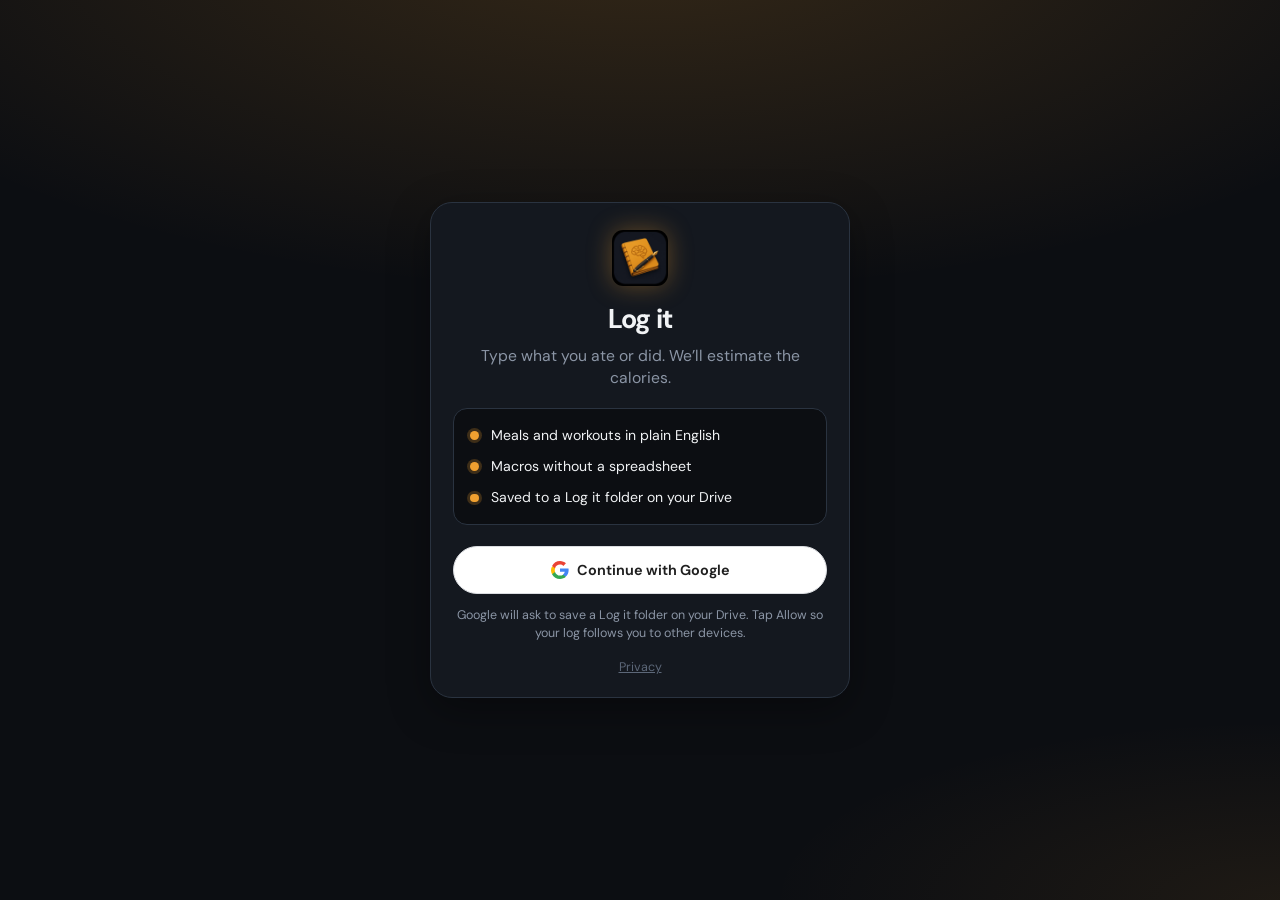
==== index.html @ 0e5e3100 "Let meal and activity edits move an entry to another day. Forgotten logs can be dated in the edit sh" ====
<!DOCTYPE html>
<html lang="en" data-theme="ember">
  <head>
    <meta charset="UTF-8" />
    <meta name="viewport" content="width=device-width, initial-scale=1, viewport-fit=cover" />
    <meta name="theme-color" content="#0c0e12" />
    <meta name="color-scheme" content="dark" />
    <meta http-equiv="Cache-Control" content="no-cache, no-store, must-revalidate" />
    <meta http-equiv="Pragma" content="no-cache" />
    <title>Log it</title>
    <link rel="icon" type="image/png" sizes="32x32" href="favicon.png?v=20260909-energy" />
    <link rel="icon" type="image/png" sizes="192x192" href="icons/log-it-icon.png?v=20260909-energy" />
    <link rel="shortcut icon" href="favicon.png?v=20260909-energy" />
    <link rel="apple-touch-icon" href="apple-touch-icon.png?v=20260909-energy" />
    <link rel="manifest" href="site.webmanifest" />
    <link rel="preconnect" href="https://fonts.googleapis.com" />
    <link rel="preconnect" href="https://fonts.gstatic.com" crossorigin />
    <link
      href="https://fonts.googleapis.com/css2?family=DM+Sans:ital,opsz,wght@0,9..40,400;0,9..40,500;0,9..40,600;0,9..40,700;1,9..40,400&family=JetBrains+Mono:wght@500;600&display=swap"
      rel="stylesheet"
    />
    <link rel="stylesheet" href="css/styles.css?v=20260910-date" />
  </head>
  <body>
    <div id="auth-screen" class="auth-screen">
      <div class="auth-card">
        <div class="auth-hero">
          <img class="brand-mark auth-mark" src="icons/log-it-icon.png?v=20260909-energy" alt="" width="56" height="56" />
          <h1>Log it</h1>
          <p class="auth-lead">Type what you ate or did. We’ll estimate the calories.</p>
        </div>

        <ul class="auth-perks">
          <li>Meals and workouts in plain English</li>
          <li>Macros without a spreadsheet</li>
          <li>Saved to a Log it folder on your Drive</li>
        </ul>

        <p class="log-hint" id="auth-error" hidden></p>
        <button type="button" class="btn btn-google" id="google-signin-btn">
          <svg class="google-g" viewBox="0 0 24 24" width="18" height="18" aria-hidden="true">
            <path fill="#4285F4" d="M23.5 12.3c0-.8-.1-1.6-.2-2.3H12v4.4h6.4c-.3 1.5-1.1 2.7-2.4 3.5v2.9h3.9c2.3-2.1 3.6-5.2 3.6-8.5z"/>
            <path fill="#34A853" d="M12 24c3.2 0 5.9-1.1 7.9-2.9l-3.9-2.9c-1.1.7-2.4 1.2-4 1.2-3.1 0-5.7-2.1-6.6-4.9H1.4v3c2 4 6 6.5 10.6 6.5z"/>
            <path fill="#FBBC05" d="M5.4 14.5c-.2-.7-.4-1.4-.4-2.1s.1-1.5.4-2.1V7.3H1.4C.5 8.9 0 10.4 0 12.4s.5 3.5 1.4 5.1l4-3z"/>
            <path fill="#EA4335" d="M12 4.8c1.7 0 3.3.6 4.5 1.7l3.4-3.4C17.9 1.2 15.2 0 12 0 7.4 0 3.4 2.6 1.4 6.5l4 3c.9-2.8 3.5-4.7 6.6-4.7z"/>
          </svg>
          Continue with Google
        </button>
        <p class="auth-drive-note" id="google-auth-help">
          Google will ask to save a <strong>Log it</strong> folder on your Drive. Tap Allow so your log follows you to other devices.
        </p>
        <p class="auth-foot">
          <a href="privacy.html">Privacy</a>
        </p>
      </div>
    </div>

    <div id="app-shell" class="app" hidden>
      <header class="topbar">
        <div class="brand">
          <img class="brand-mark" src="icons/log-it-icon.png?v=20260909-energy" alt="" width="36" height="36" />
          <div>
            <h1>Log it</h1>
            <p class="tagline" id="user-tagline">Food · activity · weight</p>
          </div>
        </div>
        <div class="topbar-actions">
          <button type="button" class="icon-btn" id="settings-btn" aria-label="Settings" title="Settings" aria-pressed="false">
            <svg viewBox="0 0 24 24" width="18" height="18" fill="none" stroke="currentColor" stroke-width="1.75">
              <circle cx="12" cy="12" r="3" />
              <path d="M12 2v2M12 20v2M4.9 4.9l1.4 1.4M17.7 17.7l1.4 1.4M2 12h2M20 12h2M4.9 19.1l1.4-1.4M17.7 6.3l1.4-1.4" />
            </svg>
          </button>
          <button type="button" class="icon-btn" id="logout-btn" aria-label="Sign out" title="Sign out">
            <svg viewBox="0 0 24 24" width="18" height="18" fill="none" stroke="currentColor" stroke-width="1.75">
              <path d="M10 7V5a2 2 0 0 1 2-2h7v18h-7a2 2 0 0 1-2-2v-2" />
              <path d="M3 12h11M10 8l4 4-4 4" />
            </svg>
          </button>
        </div>
      </header>

      <nav class="mode-tabs" role="tablist" aria-label="Main menu">
        <button type="button" class="mode-tab active" role="tab" aria-selected="true" data-mode="nutrition">
          Nutrition
        </button>
        <button type="button" class="mode-tab" role="tab" aria-selected="false" data-mode="activity">
          Activity
        </button>
        <button type="button" class="mode-tab" role="tab" aria-selected="false" data-mode="weight">
          Weight
        </button>
      </nav>

      <section class="log-panel" id="log-panel">
        <div id="log-compose">
          <label class="log-label" id="log-label" for="log-input">Log food or activity</label>
          <div class="log-input-wrap">
            <textarea id="log-input" rows="3" placeholder='Amounts help — e.g. "Coffee with 1 tbsp half-and-half", "4 oz grass-fed ribeye", or "3 eggs scrambled in 1 tsp butter"'></textarea>
            <button type="button" class="mic-btn" id="mic-btn" aria-label="Speak to fill" aria-pressed="false" title="Speak">
              <svg class="mic-icon" viewBox="0 0 24 24" width="18" height="18" fill="none" stroke="currentColor" stroke-width="1.9" aria-hidden="true">
                <rect x="9" y="3" width="6" height="11" rx="3" />
                <path d="M6 11a6 6 0 0 0 12 0M12 17v3M9 20h6" />
              </svg>
            </button>
          </div>
          <div class="log-actions">
            <button type="button" class="btn btn-primary" id="log-btn">
              <span class="btn-text">Log It</span>
              <span class="btn-spinner" hidden aria-hidden="true"></span>
            </button>
          </div>
        </div>
        <div id="quick-actions" class="quick-actions" hidden></div>
        <p class="log-hint" id="log-hint" hidden></p>
      </section>

      <button type="button" class="log-jump" id="log-jump-btn" hidden>＋ Log It</button>

      <div id="daily-tracker" class="daily-tracker">
        <section class="streak-card" id="streak-card" aria-live="polite">
          <div class="streak-main">
            <div class="streak-count" id="streak-count">0</div>
            <div class="streak-copy">
              <div class="streak-label">Day streak</div>
              <div class="streak-sub" id="streak-sub">Log something to start a streak</div>
            </div>
          </div>
          <div class="streak-best" id="streak-best">Best 0</div>
        </section>

        <section class="energy-card" id="energy-card" aria-label="Calorie balance"></section>
      </div>

      <div id="toast" class="toast" hidden role="status" aria-live="polite"></div>

      <div id="mode-nutrition" class="mode-view">
        <nav class="view-tabs" role="tablist" aria-label="Nutrition views">
          <button type="button" class="tab active" role="tab" aria-selected="true" data-view="today">Today</button>
          <button type="button" class="tab" role="tab" aria-selected="false" data-view="week">Week</button>
          <button type="button" class="tab" role="tab" aria-selected="false" data-view="month">Month</button>
        </nav>

        <div id="view-today" class="view">
          <section class="macros" id="macros" aria-label="Daily macro progress"></section>

          <section class="meals-panel">
            <div class="meals-header">
              <h2>Today's Meals</h2>
            </div>
            <ul class="meal-list" id="meal-list"></ul>
            <div class="empty-state" id="empty-state">
              <strong>No meals yet</strong>
              <p>Try: “Coffee with 1 tbsp half-and-half, 4 oz grass-fed ribeye”</p>
            </div>
            <button type="button" class="text-danger" id="reset-day-btn">Clear today’s meals &amp; activities</button>
          </section>
        </div>

        <div id="view-week" class="view" hidden>
          <section class="trend-panel">
            <div class="meals-header">
              <h2>Weekly trend</h2>
              <span class="trend-chip-wrap">
                <span class="trend-chip" id="week-hit-rate" title="Hit = calorie target (±10%) + deficit (net below TDEE)">0/7 hit</span>
                <button type="button" class="info-i" data-glossary="hit" aria-label="What is a hit day?">i</button>
              </span>
            </div>
            <p class="trend-note">Net calories (food − burn) vs your calorie goal · last 7 days <button type="button" class="info-i" data-glossary="net" aria-label="What is net calories?">i</button></p>
            <div class="chart" id="week-chart" aria-label="Weekly calorie chart"></div>
            <div class="trend-stats" id="week-stats"></div>
            <div class="goal-legend">Green = target + deficit · Net = food − activity burn</div>
          </section>
          <section class="meals-panel day-log" id="week-day-log" aria-live="polite"></section>
        </div>

        <div id="view-month" class="view" hidden>
          <section class="trend-panel">
            <div class="meals-header">
              <h2>Monthly trend</h2>
              <span class="trend-chip-wrap">
                <span class="trend-chip" id="month-hit-rate" title="Hit = calorie target (±10%) + deficit (net below TDEE)">0/30 hit</span>
                <button type="button" class="info-i" data-glossary="hit" aria-label="What is a hit day?">i</button>
              </span>
            </div>
            <p class="trend-note">Net calories (food − burn) vs your calorie goal · last 30 days <button type="button" class="info-i" data-glossary="net" aria-label="What is net calories?">i</button></p>
            <div class="chart chart-dense" id="month-chart" aria-label="Monthly calorie chart"></div>
            <div class="trend-stats" id="month-stats"></div>
            <div class="goal-legend" id="goal-legend-month">
              Hit = calorie target (±10%) + deficit (net below TDEE)
            </div>
          </section>
          <section class="meals-panel day-log" id="month-day-log" aria-live="polite"></section>
        </div>
      </div>

      <div id="mode-activity" class="mode-view" hidden>
        <section class="meals-panel">
          <div class="meals-header">
            <h2>Today's Activities</h2>
          </div>
          <ul class="meal-list" id="activity-list"></ul>
          <div class="empty-state" id="activity-empty">
            <strong>No activities yet</strong>
            <p>Try: “45 min brisk walk” or “Upper body lift, 50 min”</p>
          </div>
        </section>
      </div>

      <div id="mode-weight" class="mode-view" hidden>
        <section class="log-panel" id="weight-panel">
          <label class="log-label" for="weight-input">Log today's weight</label>
          <div class="weight-row">
            <input
              type="number"
              id="weight-input"
              class="field-input weight-input"
              inputmode="decimal"
              step="0.1"
              min="50"
              max="500"
              placeholder="e.g. 178.4"
            />
            <select id="weight-unit" class="field-input weight-unit" aria-label="Weight unit">
              <option value="lb">lb</option>
              <option value="kg">kg</option>
            </select>
            <button type="button" class="btn btn-primary weight-log-btn" id="weight-btn">Log</button>
          </div>
          <p class="field-help weight-date-hint">
            Saved with date <strong id="weight-date-label"></strong>. Logging again today updates that entry.
          </p>
          <p class="log-hint" id="weight-hint" hidden></p>
        </section>

        <section class="log-panel" id="goal-weight-panel">
          <label class="log-label" for="goal-weight-input">Goal weight</label>
          <div class="weight-row">
            <input
              type="number"
              id="goal-weight-input"
              class="field-input weight-input"
              inputmode="decimal"
              step="0.1"
              min="50"
              max="500"
              placeholder="e.g. 165"
            />
            <select id="goal-weight-unit" class="field-input weight-unit" aria-label="Goal weight unit">
              <option value="lb">lb</option>
              <option value="kg">kg</option>
            </select>
            <button type="button" class="btn btn-primary weight-log-btn" id="goal-weight-btn">Save</button>
          </div>
          <p class="field-help weight-date-hint" id="goal-weight-status">Optional. Shows on the trendline.</p>
          <p class="log-hint" id="goal-weight-hint" hidden></p>
        </section>

        <section class="trend-panel">
          <div class="meals-header">
            <h2>Weight trend</h2>
            <span class="trend-chip" id="weight-delta">—</span>
          </div>
          <p class="trend-note">One reading per day · newest on the right</p>
          <div class="weight-chart-wrap" id="weight-chart" aria-label="Weight trendline"></div>
          <div class="trend-stats" id="weight-stats"></div>
        </section>

        <section class="meals-panel">
          <div class="meals-header">
            <h2>Weight log</h2>
          </div>
          <ul class="meal-list" id="weight-list"></ul>
          <div class="empty-state" id="weight-empty">
            <strong>No weights yet</strong>
            <p>Log today’s reading above to start your trendline.</p>
          </div>
        </section>
      </div>

      <div id="mode-settings" class="mode-view" hidden>
        <section class="theme-picker" aria-labelledby="theme-picker-label">
          <h2 class="settings-title" id="theme-picker-label">Theme</h2>
          <p class="field-help">
            Colors chosen to feel good to come back to. Buttons, outlines, and highlights follow your pick.
          </p>
          <div class="theme-swatches" id="theme-swatches" role="radiogroup" aria-label="Theme color">
            <button type="button" class="theme-swatch" data-theme-id="ember" role="radio" aria-checked="true">
              <span class="theme-swatch-dot" aria-hidden="true"></span>
              <span class="theme-swatch-name">Ember</span>
            </button>
            <button type="button" class="theme-swatch" data-theme-id="bloom" role="radio" aria-checked="false">
              <span class="theme-swatch-dot" aria-hidden="true"></span>
              <span class="theme-swatch-name">Bloom</span>
            </button>
            <button type="button" class="theme-swatch" data-theme-id="grove" role="radio" aria-checked="false">
              <span class="theme-swatch-dot" aria-hidden="true"></span>
              <span class="theme-swatch-name">Grove</span>
            </button>
            <button type="button" class="theme-swatch" data-theme-id="tide" role="radio" aria-checked="false">
              <span class="theme-swatch-dot" aria-hidden="true"></span>
              <span class="theme-swatch-name">Tide</span>
            </button>
            <button type="button" class="theme-swatch" data-theme-id="aura" role="radio" aria-checked="false">
              <span class="theme-swatch-dot" aria-hidden="true"></span>
              <span class="theme-swatch-name">Aura</span>
            </button>
          </div>
          <p class="theme-hint" id="theme-hint">Warm energy when you sit down to log.</p>
        </section>

        <nav class="settings-nav" role="tablist" aria-label="Settings sections">
          <button type="button" class="settings-nav-btn active" data-settings-section="goals" role="tab" aria-selected="true">
            Goals
          </button>
          <button type="button" class="settings-nav-btn" data-settings-section="quick" role="tab" aria-selected="false">
            Quick actions
          </button>
          <button type="button" class="settings-nav-btn" data-settings-section="account" role="tab" aria-selected="false">
            Account
          </button>
          <button type="button" class="settings-nav-btn" data-settings-section="glossary" role="tab" aria-selected="false">
            Glossary
          </button>
        </nav>

        <section class="settings-panel" data-settings-panel="goals">
          <div class="macro-calc" id="macro-calc">
            <h2 class="settings-title">Macro calculator</h2>
            <p class="field-help">
              Uses your weight, goal, height, and activity to set calorie, protein, fat, and carb targets. Fiber stays whatever you save below.
            </p>
            <div class="goals-grid">
              <label class="goal-field">
                <span>Current weight</span>
                <div class="weight-row">
                  <input type="number" id="macro-weight" class="field-input weight-input" inputmode="decimal" step="0.1" min="1" placeholder="e.g. 178.4" />
                  <select id="macro-weight-unit" class="field-input weight-unit" aria-label="Weight unit">
                    <option value="lb">lb</option>
                    <option value="kg">kg</option>
                  </select>
                </div>
              </label>
              <label class="goal-field">
                <span>Goal weight</span>
                <div class="weight-row">
                  <input type="number" id="macro-goal" class="field-input weight-input" inputmode="decimal" step="0.1" min="1" placeholder="e.g. 165" />
                  <select id="macro-goal-unit" class="field-input weight-unit" aria-label="Goal weight unit">
                    <option value="lb">lb</option>
                    <option value="kg">kg</option>
                  </select>
                </div>
              </label>
              <label class="goal-field">
                <span>Height</span>
                <div class="weight-row">
                  <input type="number" id="macro-height" class="field-input weight-input" inputmode="decimal" step="0.1" min="1" placeholder="e.g. 70" />
                  <select id="macro-height-unit" class="field-input weight-unit" aria-label="Height unit">
                    <option value="in">in</option>
                    <option value="cm">cm</option>
                  </select>
                </div>
              </label>
              <label class="goal-field">
                <span>Body fat % <button type="button" class="info-i" data-glossary="body-fat" aria-label="What is body fat %?">i</button></span>
                <input type="number" id="macro-bf" class="field-input" inputmode="decimal" step="0.1" min="0" max="75" placeholder="e.g. 18" />
              </label>
              <label class="goal-field">
                <span>Age</span>
                <input type="number" id="macro-age" class="field-input" min="1" max="120" step="1" placeholder="e.g. 42" />
              </label>
              <div class="goal-field">
                <span>Sex</span>
                <div class="sex-picks" id="macro-sex-picks" role="radiogroup" aria-label="Sex">
                  <button type="button" class="sex-pick" data-macro-sex="M" role="radio" aria-checked="false">M</button>
                  <button type="button" class="sex-pick" data-macro-sex="F" role="radio" aria-checked="false">F</button>
                </div>
              </div>
            </div>
            <p class="field-label">Activity level <button type="button" class="info-i" data-glossary="activity-level" aria-label="What is activity level?">i</button></p>
            <div class="choice-stack" id="macro-activity-picks" role="radiogroup" aria-label="Activity level"></div>
            <p class="field-label">Nutrition strategy <button type="button" class="info-i" data-glossary="strategy" aria-label="What is nutrition strategy?">i</button></p>
            <div class="choice-stack" id="macro-strategy-picks" role="radiogroup" aria-label="Nutrition strategy"></div>
            <p class="log-hint" id="macro-hint" hidden></p>
            <div id="macro-results" class="macro-results" hidden></div>
            <button type="button" class="btn btn-primary" id="macro-apply-btn" disabled>Use as daily goals</button>
          </div>

          <h2 class="settings-title">Daily goals</h2>
          <p class="field-help">Fiber stays yours when you apply the calculator. These numbers drive progress bars, remaining calories, and trends. Calories you burn stretch the bars past a goal line, keeping the same protein / fat / carb ratio. Maintenance is where the deficit ends — today’s workouts raise that line.</p>
          <div class="goals-grid">
            <label class="goal-field">
              <span>Calories (kcal) <button type="button" class="info-i" data-glossary="calories" aria-label="What are calories?">i</button></span>
              <input type="number" id="goal-calories" class="field-input" min="1" step="1" />
            </label>
            <label class="goal-field">
              <span>Protein (g) <button type="button" class="info-i" data-glossary="protein" aria-label="What is protein?">i</button></span>
              <input type="number" id="goal-protein" class="field-input" min="1" step="1" />
            </label>
            <label class="goal-field">
              <span>Fat cap (g) <button type="button" class="info-i" data-glossary="fat" aria-label="What is fat cap?">i</button></span>
              <input type="number" id="goal-fat" class="field-input" min="1" step="1" />
            </label>
            <label class="goal-field">
              <span>Carbs (g) <button type="button" class="info-i" data-glossary="carbs" aria-label="What are carbs?">i</button></span>
              <input type="number" id="goal-carbs" class="field-input" min="1" step="1" />
            </label>
            <label class="goal-field">
              <span>Fiber min (g) <button type="button" class="info-i" data-glossary="fiber" aria-label="What is fiber?">i</button></span>
              <input type="number" id="goal-fiber" class="field-input" min="1" step="1" />
            </label>
            <label class="goal-field">
              <span>Maintenance / TDEE <button type="button" class="info-i" data-glossary="tdee" aria-label="What is TDEE?">i</button></span>
              <input type="number" id="goal-maintenance" class="field-input" min="1" step="1" placeholder="e.g. 2736" />
            </label>
          </div>
          <button type="button" class="btn btn-primary" id="save-goals-btn">Save goals</button>
          <p class="log-hint" id="goals-hint" hidden></p>
        </section>

        <section class="settings-panel" data-settings-panel="glossary" hidden>
          <h2 class="settings-title">Glossary</h2>
          <p class="field-help">Tap a circled i anywhere in the app for a short note. This is the full list.</p>
          <dl class="glossary-list" id="glossary-list"></dl>
        </section>

        <section class="settings-panel" data-settings-panel="quick" hidden>
          <h2 class="settings-title">Quick actions</h2>
          <p class="field-help">
            Create up to 3 nutrition and 3 exercise shortcuts. AI runs once here, or tap <strong>Add Shortcut</strong> on a logged meal or workout, name it, and save. After that, tapping the button logs it instantly from the box at the top.
          </p>
          <div class="qa-type-tabs" role="tablist" aria-label="Quick action type">
            <button type="button" class="tab active" data-qa-type="nutrition" role="tab" aria-selected="true">
              Nutrition
            </button>
            <button type="button" class="tab" data-qa-type="activity" role="tab" aria-selected="false">
              Exercise
            </button>
          </div>
          <div id="qa-editor" class="qa-editor"></div>
          <p class="log-hint" id="qa-hint" hidden></p>
        </section>

        <section class="settings-panel" data-settings-panel="account" hidden>
          <h2 class="settings-title">Account</h2>
          <p class="account-line">Signed in as <strong id="settings-username">—</strong></p>
          <p class="field-help" id="account-help">
            Signed in with Google. Your log syncs to a <strong>Log it</strong> folder on this Google Drive.
          </p>

          <div class="profile-block">
            <h3 class="settings-subtitle">About you</h3>
            <p class="field-help">
              Age, sex, height, and activity also feed the macro calculator under Goals.
            </p>
            <div class="goals-grid">
              <label class="goal-field">
                <span>Age</span>
                <input type="number" id="profile-age" class="field-input" min="1" max="120" step="1" placeholder="e.g. 42" />
              </label>
              <div class="goal-field">
                <span>Sex</span>
                <div class="sex-picks" id="profile-sex-picks" role="radiogroup" aria-label="Sex">
                  <button type="button" class="sex-pick" data-profile-sex="M" role="radio" aria-checked="false">M</button>
                  <button type="button" class="sex-pick" data-profile-sex="F" role="radio" aria-checked="false">F</button>
                </div>
              </div>
            </div>
            <button type="button" class="btn btn-primary" id="save-profile-btn">Save profile</button>
            <p class="log-hint" id="profile-hint" hidden></p>
          </div>
          <div id="drive-sync-box" class="sync-box">
            <p class="sync-line" id="drive-sync-status">Drive: not connected this session</p>
            <p class="drive-links" id="drive-links" hidden></p>
            <button type="button" class="btn btn-primary" id="drive-sync-btn">Sync now</button>
            <p class="field-help">
              Backups go in a Drive folder named <strong>Log it</strong>. After you sync, open it from the links above.
            </p>
            <p class="log-hint" id="drive-sync-hint" hidden></p>
          </div>
          <button type="button" class="btn btn-ghost" id="settings-logout-btn">Sign out</button>
        </section>
      </div>
    </div>

    <div class="modal-backdrop" id="edit-modal" hidden>
      <div class="modal edit-modal" role="dialog" aria-modal="true" aria-labelledby="edit-title">
        <div class="modal-header">
          <h2 id="edit-title">Edit entry</h2>
          <button type="button" class="icon-btn" id="edit-close" aria-label="Close">
            <svg viewBox="0 0 24 24" width="18" height="18" fill="none" stroke="currentColor" stroke-width="2">
              <path d="M6 6l12 12M18 6L6 18" />
            </svg>
          </button>
        </div>
        <div id="edit-body" class="edit-body"></div>
        <div class="edit-actions">
          <button type="button" class="btn btn-ghost" id="edit-reparse" hidden>Re-parse with AI</button>
          <button type="button" class="btn btn-primary" id="edit-save">Save</button>
        </div>
        <p class="log-hint" id="edit-hint" hidden></p>
      </div>
    </div>

    <div class="modal-backdrop" id="qa-slot-modal" hidden>
      <div class="modal edit-modal" role="dialog" aria-modal="true" aria-labelledby="qa-slot-title">
        <div class="modal-header">
          <h2 id="qa-slot-title">Add shortcut</h2>
          <button type="button" class="icon-btn" id="qa-slot-cancel" aria-label="Close">
            <svg viewBox="0 0 24 24" width="18" height="18" fill="none" stroke="currentColor" stroke-width="2">
              <path d="M6 6l12 12M18 6L6 18" />
            </svg>
          </button>
        </div>
        <label class="field-label" for="qa-slot-name">Shortcut name</label>
        <input
          type="text"
          id="qa-slot-name"
          class="field-input"
          maxlength="40"
          autocomplete="off"
          spellcheck="false"
          placeholder="e.g. Breakfast"
        />
        <p class="field-help" id="qa-slot-lead">Give it a name you will recognize under the log box.</p>
        <p class="log-hint" id="qa-slot-hint" hidden></p>
        <div id="qa-slot-choices" class="qa-slot-choices" hidden></div>
        <button type="button" class="btn btn-primary" id="qa-slot-save">Save shortcut</button>
      </div>
    </div>

    <div id="app-tour" class="tour" hidden>
      <div class="tour-spot" id="tour-spot" hidden></div>
      <div class="tour-card" id="tour-card" role="dialog" aria-modal="true" aria-labelledby="tour-title">
        <p class="setup-card-kicker" id="tour-kicker">1 of 5</p>
        <h2 id="tour-title">Welcome to Log it</h2>
        <p class="field-help" id="tour-body"></p>
        <div class="profile-qa-actions">
          <button type="button" class="btn btn-ghost" id="tour-skip-btn">Skip</button>
          <button type="button" class="btn btn-primary" id="tour-next-btn">Next</button>
        </div>
      </div>
    </div>

    <div class="modal-backdrop profile-onboard" id="profile-onboard" hidden>
      <div class="modal profile-qa" role="dialog" aria-modal="true" aria-labelledby="qa-step-title">
        <p class="setup-card-kicker" id="qa-step-kicker">1 of 4</p>
        <h2 id="qa-step-title">How old are you?</h2>
        <p class="field-help" id="qa-step-help"></p>
        <div id="qa-step-body"></div>
        <p class="log-hint" id="qa-step-hint" hidden></p>
        <div class="profile-qa-actions">
          <button type="button" class="btn btn-ghost" id="qa-skip-btn" hidden>Skip for now</button>
          <button type="button" class="btn btn-primary" id="qa-next-btn">Continue</button>
        </div>
      </div>
    </div>

    <div id="glossary-tip" class="glossary-tip" hidden role="tooltip">
      <strong id="glossary-tip-term"></strong>
      <p id="glossary-tip-body"></p>
      <button type="button" class="glossary-tip-more" data-open-glossary>Open glossary</button>
    </div>

    <script>
      try {
        var raw = localStorage.getItem("mmc-auth-v1");
        var auth = raw ? JSON.parse(raw) : {};
        var sid = auth && auth.sessionId;
        if (!sid) {
          var cookie = document.cookie.split("; ").find(function (part) {
            return part.indexOf("mmc-session=") === 0;
          });
          sid = cookie ? decodeURIComponent(cookie.slice("mmc-session=".length)) : "";
        }
        var account = null;
        if (sid && auth && auth.accounts) {
          var keys = Object.keys(auth.accounts);
          for (var i = 0; i < keys.length; i += 1) {
            if (auth.accounts[keys[i]] && auth.accounts[keys[i]].id === sid) {
              account = auth.accounts[keys[i]];
              break;
            }
          }
        }
        if (sid && account && account.provider === "google") {
          var authEl = document.getElementById("auth-screen");
          var appEl = document.getElementById("app-shell");
          if (authEl) authEl.hidden = true;
          if (appEl) appEl.hidden = false;
        }
        var theme = localStorage.getItem("mmc-theme-v1");
        if (theme === "ember" || theme === "bloom" || theme === "grove" || theme === "tide" || theme === "aura") {
          document.documentElement.setAttribute("data-theme", theme);
        }
      } catch (e) {}
    </script>

    <script src="js/config.js?v=20260910-date"></script>
    <script src="js/storage.js?v=20260910-date"></script>
    <script src="js/providers.js?v=20260910-date"></script>
    <script src="js/auth.js?v=20260910-date"></script>
    <script src="js/google.js?v=20260910-date"></script>
    <script src="js/grok.js?v=20260910-date"></script>
    <script src="js/app.js?v=20260910-date"></script>
  </body>
</html>
---- css/styles.css ----
:root {
  --bg: #0c0e12;
  --bg-elevated: #14181f;
  --bg-soft: #1a2029;
  --border: #2a3340;
  --border-strong: #3a4556;
  --text: #f1f3f5;
  --text-muted: #8b95a5;
  --text-dim: #5c6778;
  --accent: #f0a030;
  --accent-hot: #ff8a1a;
  --accent-deep: #d97706;
  --accent-mid: #e8a23a;
  --accent-ink: #1a1005;
  --amber: var(--accent);
  --amber-soft: color-mix(in srgb, var(--accent) 16%, transparent);
  --amber-hot: var(--accent-hot);
  --red: #ef4444;
  --red-soft: rgba(239, 68, 68, 0.18);
  --green: #34d399;
  --green-soft: rgba(52, 211, 153, 0.14);
  --protein: #60a5fa;
  --carbs: #a78bfa;
  --fiber: #2dd4bf;
  --fat: #f0a030;
  --radius: 16px;
  --radius-sm: 10px;
  --shadow: 0 12px 40px rgba(0, 0, 0, 0.35);
  --font: "DM Sans", system-ui, sans-serif;
  --mono: "JetBrains Mono", ui-monospace, monospace;
  --safe-bottom: env(safe-area-inset-bottom, 0px);
}

html[data-theme="bloom"] {
  --accent: #f4846b;
  --accent-hot: #ff6b4a;
  --accent-deep: #e15a42;
  --accent-mid: #f5a08c;
  --accent-ink: #1c0c0a;
}

html[data-theme="grove"] {
  --accent: #8fd94a;
  --accent-hot: #a3e635;
  --accent-deep: #65a30d;
  --accent-mid: #a4e063;
  --accent-ink: #10240c;
}

html[data-theme="tide"] {
  --accent: #4ec4e0;
  --accent-hot: #38bdf8;
  --accent-deep: #0ea5e9;
  --accent-mid: #7dd3fc;
  --accent-ink: #06202a;
}

html[data-theme="aura"] {
  --accent: #e879c8;
  --accent-hot: #f472b6;
  --accent-deep: #c026d3;
  --accent-mid: #f0abfc;
  --accent-ink: #1a0814;
}

html[data-theme="ember"] {
  --accent: #f0a030;
  --accent-hot: #ff8a1a;
  --accent-deep: #d97706;
  --accent-mid: #e8a23a;
  --accent-ink: #1a1005;
}

*,
*::before,
*::after {
  box-sizing: border-box;
}

html {
  -webkit-text-size-adjust: 100%;
}

[hidden] {
  display: none !important;
}

body {
  margin: 0;
  min-height: 100dvh;
  font-family: var(--font);
  background:
    radial-gradient(ellipse 120% 60% at 50% -10%, color-mix(in srgb, var(--accent) 8%, transparent), transparent 55%),
    radial-gradient(ellipse 80% 40% at 100% 20%, color-mix(in srgb, var(--accent) 5%, transparent), transparent 50%),
    var(--bg);
  color: var(--text);
  line-height: 1.45;
}

button,
input,
textarea,
select {
  font: inherit;
  color: inherit;
}

button {
  cursor: pointer;
}

.app {
  width: min(100%, 480px);
  margin: 0 auto;
  padding: 1rem 1rem calc(2rem + var(--safe-bottom));
  display: flex;
  flex-direction: column;
  gap: 1rem;
}

.daily-tracker {
  display: flex;
  flex-direction: column;
  gap: 1rem;
  width: 100%;
}

.topbar {
  display: flex;
  align-items: flex-start;
  justify-content: space-between;
  gap: 0.75rem;
  padding-top: 0.25rem;
}

.topbar-actions {
  display: flex;
  align-items: center;
  gap: 0.35rem;
  flex-shrink: 0;
}

.icon-btn.active {
  color: var(--amber);
  border-color: color-mix(in srgb, var(--accent) 45%, transparent);
  background: var(--amber-soft);
}

.brand {
  display: flex;
  gap: 0.75rem;
  align-items: center;
}

.brand-mark {
  width: 2.25rem;
  height: 2.25rem;
  border-radius: 0.7rem;
  object-fit: cover;
  background: var(--bg-elevated);
  box-shadow: 0 0 24px color-mix(in srgb, var(--accent) 35%, transparent);
  flex-shrink: 0;
}

.brand h1 {
  margin: 0;
  font-size: 1.25rem;
  font-weight: 700;
  letter-spacing: -0.02em;
}

.tagline {
  margin: 0.15rem 0 0;
  font-size: 0.75rem;
  color: var(--text-muted);
}

.auth-brand .tagline {
  max-width: 16rem;
  line-height: 1.35;
}

.icon-btn {
  display: inline-flex;
  align-items: center;
  justify-content: center;
  width: 2.5rem;
  height: 2.5rem;
  border-radius: 999px;
  border: 1px solid var(--border);
  background: var(--bg-elevated);
  color: var(--text-muted);
  transition: color 0.15s, border-color 0.15s, background 0.15s;
}

.icon-btn:hover,
.icon-btn:focus-visible {
  color: var(--amber);
  border-color: var(--border-strong);
  outline: none;
}

.macros {
  display: grid;
  gap: 0.65rem;
}

.macro-row {
  display: grid;
  grid-template-columns: 5.35rem 1fr auto;
  gap: 0.55rem;
  align-items: center;
  padding: 0.7rem 0.85rem;
  border-radius: var(--radius-sm);
  background: var(--bg-elevated);
  border: 1px solid var(--border);
}

.macro-name {
  font-size: 0.78rem;
  font-weight: 600;
  color: var(--text-muted);
  display: flex;
  align-items: center;
  gap: 0.2rem;
}

.macro-track,
.budget-track {
  position: relative;
  height: 0.7rem;
}

.macro-track {
  border-radius: 999px;
  background: var(--bg-soft);
  overflow: hidden;
}

.budget-well {
  position: relative;
  height: 100%;
  border-radius: 999px;
  background: var(--bg-soft);
  overflow: hidden;
}

.budget-deficit-zone {
  position: absolute;
  top: 0;
  bottom: 0;
  left: 0;
  background: color-mix(in srgb, var(--fiber) 14%, var(--bg-soft));
  pointer-events: none;
}

.budget-mark.deficit {
  background: var(--fiber);
  width: 2px;
  box-shadow: 0 0 0 1px rgba(0, 0, 0, 0.35);
}

.budget-mark.burn {
  background: color-mix(in srgb, var(--fiber) 70%, #f8fafc);
}

.budget-fill-coast {
  opacity: 0.85;
  background: linear-gradient(90deg, color-mix(in srgb, var(--fiber) 55%, var(--accent-mid)), var(--fiber)) !important;
}

.budget-fill-surplus {
  background: linear-gradient(90deg, #ef4444, #f97316);
}

.budget-mark {
  position: absolute;
  top: -4px;
  height: calc(100% + 8px);
  width: 2px;
  background: #f8fafc;
  border-radius: 1px;
  box-shadow: 0 0 0 1px rgba(0, 0, 0, 0.4);
  transform: translateX(-50%);
  z-index: 2;
  pointer-events: none;
}

.budget-track.has-labels {
  margin-top: 1.45rem;
}

.budget-mark-label {
  position: absolute;
  top: auto;
  bottom: calc(100% + 4px);
  left: 50%;
  transform: translateX(-50%);
  display: flex;
  flex-direction: column;
  align-items: center;
  font-family: var(--font);
  font-size: 0.62rem;
  font-weight: 650;
  line-height: 1.1;
  letter-spacing: 0.01em;
  color: var(--text-muted);
  white-space: nowrap;
}

.budget-mark-label.is-end {
  transform: translateX(-100%);
  align-items: flex-end;
}

.budget-mark-label.is-start {
  transform: translateX(0);
  align-items: flex-start;
}

.budget-mark.deficit .budget-mark-label {
  color: var(--fiber);
}

.budget-mark-sub {
  display: block;
  font-weight: 600;
}

.budget-track.is-over .budget-well {
  box-shadow: inset 0 0 0 1px color-mix(in srgb, var(--red) 60%, transparent);
}

.macro-fill {
  height: 100%;
  width: 0%;
  border-radius: inherit;
  transition: width 0.45s cubic-bezier(0.22, 1, 0.36, 1), left 0.45s cubic-bezier(0.22, 1, 0.36, 1), background 0.25s;
}

.budget-well .macro-fill {
  position: absolute;
  top: 0;
  left: 0;
  border-radius: 0;
}

.budget-fill-bonus::after {
  content: "";
  position: absolute;
  inset: 0;
  background: repeating-linear-gradient(
    -62deg,
    transparent 0,
    transparent 4px,
    rgba(255, 255, 255, 0.22) 4px,
    rgba(255, 255, 255, 0.22) 6px
  );
  pointer-events: none;
}

.macro-fill.calories { background: linear-gradient(90deg, var(--accent-mid), var(--accent-hot)); }
.macro-fill.protein { background: linear-gradient(90deg, #3b82f6, var(--protein)); }
.macro-fill.fat { background: linear-gradient(90deg, #d97706, var(--fat)); }
.macro-fill.fat.warn { background: linear-gradient(90deg, #f59e0b, #fb923c); }
.macro-fill.fat.over { background: linear-gradient(90deg, #ef4444, #f97316); }
.macro-fill.carbs { background: linear-gradient(90deg, #8b5cf6, var(--carbs)); }
.macro-fill.fiber { background: linear-gradient(90deg, #14b8a6, var(--fiber)); }

.macro-row.fat-warn {
  border-color: rgba(245, 158, 11, 0.45);
  background: linear-gradient(90deg, rgba(245, 158, 11, 0.08), var(--bg-elevated));
}

.macro-row.fat-over {
  border-color: rgba(239, 68, 68, 0.5);
  background: linear-gradient(90deg, var(--red-soft), var(--bg-elevated));
}

.macro-values {
  font-family: var(--mono);
  font-size: 0.72rem;
  font-weight: 500;
  color: var(--text);
  white-space: nowrap;
  text-align: right;
}

.budget-legend {
  margin: 0.1rem 0 0;
  font-size: 0.72rem;
  line-height: 1.35;
  color: var(--text-muted);
}

.macro-values span {
  color: var(--text-dim);
}

.log-panel,
.meals-panel {
  width: 100%;
  max-width: 100%;
  box-sizing: border-box;
  padding: 1rem;
  border-radius: var(--radius);
  background: var(--bg-elevated);
  border: 1px solid var(--border);
}

.log-label,
.field-label {
  display: block;
  font-size: 0.8rem;
  font-weight: 600;
  margin-bottom: 0.5rem;
}

.field-label {
  display: flex;
  align-items: center;
  gap: 0.3rem;
}

.log-input-wrap {
  position: relative;
}

#log-input,
#meal-input,
.field-input {
  display: block;
  width: 100%;
  max-width: 100%;
  box-sizing: border-box;
  border: 1px solid var(--border);
  border-radius: var(--radius-sm);
  background: var(--bg);
  padding: 0.85rem 0.9rem;
  resize: vertical;
  min-height: 4.25rem;
  outline: none;
  transition: border-color 0.15s, box-shadow 0.15s;
}

.log-input-wrap #log-input {
  padding-right: 2.85rem;
}

.mic-btn {
  position: absolute;
  top: 0.4rem;
  right: 0.4rem;
  z-index: 2;
  width: 2.15rem;
  height: 2.15rem;
  display: inline-flex;
  align-items: center;
  justify-content: center;
  border: 1px solid var(--border);
  border-radius: 999px;
  background: var(--bg-elevated);
  color: var(--text-muted);
  cursor: pointer;
  touch-action: manipulation;
  -webkit-tap-highlight-color: transparent;
  transition: color 0.15s, background 0.15s, border-color 0.15s;
}

.mic-btn:hover,
.mic-btn:focus-visible {
  color: var(--amber);
  background: var(--amber-soft);
  outline: none;
}

.mic-btn.listening {
  color: var(--amber);
  background: var(--amber-soft);
  border-color: var(--amber);
  animation: mic-pulse 1.4s ease-in-out infinite;
}

.mic-btn:disabled {
  opacity: 0.4;
  cursor: not-allowed;
}

@keyframes mic-pulse {
  0%,
  100% {
    box-shadow: 0 0 0 0 var(--amber-soft);
  }
  50% {
    box-shadow: 0 0 0 6px transparent;
  }
}

#log-input:focus,
#meal-input:focus,
.field-input:focus {
  border-color: var(--amber);
  box-shadow: 0 0 0 3px var(--amber-soft);
}

.field-input {
  min-height: 0;
}

.log-actions {
  margin-top: 0.75rem;
}

.btn {
  display: inline-flex;
  align-items: center;
  justify-content: center;
  gap: 0.5rem;
  border: none;
  border-radius: 999px;
  padding: 0.75rem 1.2rem;
  font-weight: 600;
  font-size: 0.9rem;
  transition: transform 0.12s, opacity 0.15s, background 0.15s;
}

.btn:active {
  transform: scale(0.98);
}

.btn:disabled {
  opacity: 0.55;
  cursor: not-allowed;
}

.btn-primary {
  width: 100%;
  background: linear-gradient(135deg, var(--accent), var(--accent-deep));
  color: var(--accent-ink);
  box-shadow: 0 8px 24px color-mix(in srgb, var(--accent) 25%, transparent);
  min-height: 2.9rem;
}

#log-btn .btn-text {
  text-align: center;
  line-height: 1.25;
}

.btn-primary:hover:not(:disabled) {
  filter: brightness(1.05);
}

.btn-ghost {
  background: transparent;
  color: var(--text-muted);
  border: 1px solid var(--border);
}

.btn-ghost:hover {
  color: var(--text);
  border-color: var(--border-strong);
}

.btn-sm {
  padding: 0.4rem 0.75rem;
  font-size: 0.75rem;
  width: auto;
}

.btn-spinner {
  width: 1rem;
  height: 1rem;
  border: 2px solid color-mix(in srgb, var(--accent-ink) 25%, transparent);
  border-top-color: var(--accent-ink);
  border-radius: 50%;
  animation: spin 0.7s linear infinite;
}

@keyframes spin {
  to { transform: rotate(360deg); }
}

.log-hint {
  margin: 0.65rem 0 0;
  font-size: 0.8rem;
  color: var(--red);
}

.log-hint.ok {
  color: var(--green);
  padding: 0.65rem 0.75rem;
  border-radius: 10px;
  background: var(--green-soft);
  border: 1px solid rgba(52, 211, 153, 0.35);
  font-weight: 650;
}

.meals-header {
  display: flex;
  align-items: center;
  justify-content: space-between;
  gap: 0.75rem;
  margin-bottom: 0.75rem;
}

.meals-header h2 {
  margin: 0;
  font-size: 0.95rem;
  font-weight: 650;
}

.meal-list {
  list-style: none;
  margin: 0;
  padding: 0;
  display: flex;
  flex-direction: column;
  gap: 0.65rem;
}

.meal-item {
  padding: 0.8rem 0.85rem;
  border-radius: var(--radius-sm);
  background: var(--bg);
  border: 1px solid var(--border);
  animation: rise 0.35s ease both;
}

@keyframes rise {
  from {
    opacity: 0;
    transform: translateY(6px);
  }
  to {
    opacity: 1;
    transform: translateY(0);
  }
}

.meal-top {
  display: flex;
  justify-content: space-between;
  align-items: flex-start;
  gap: 0.5rem;
}

.meal-time {
  font-family: var(--mono);
  font-size: 0.72rem;
  color: var(--amber);
}

.entry-actions {
  display: flex;
  flex-wrap: wrap;
  justify-content: flex-end;
  gap: 0.15rem;
  flex-shrink: 0;
  max-width: 14.5rem;
}

.meal-edit,
.meal-delete {
  border: none;
  background: transparent;
  color: var(--text-dim);
  min-width: 2.75rem;
  min-height: 2.75rem;
  padding: 0.45rem 0.55rem;
  font-size: 0.8rem;
  font-weight: 600;
  border-radius: 10px;
}

.meal-edit:hover {
  color: var(--amber);
  background: var(--amber-soft);
}

.meal-delete:hover {
  color: var(--red);
  background: var(--red-soft);
}

.meal-items {
  margin: 0.45rem 0 0;
  padding: 0;
  list-style: none;
  font-size: 0.85rem;
}

.meal-items li {
  color: var(--text);
  padding: 0.15rem 0;
}

.meal-items li span {
  color: var(--text-dim);
  font-size: 0.75rem;
  font-family: var(--mono);
}

.meal-totals {
  margin-top: 0.5rem;
  padding-top: 0.5rem;
  border-top: 1px solid var(--border);
  font-family: var(--mono);
  font-size: 0.7rem;
  color: var(--text-muted);
  display: flex;
  flex-wrap: wrap;
  gap: 0.45rem 0.75rem;
}

.empty-state {
  margin: 0;
  text-align: center;
  padding: 1.35rem 0.85rem;
  border-radius: var(--radius-sm);
  border: 1px dashed var(--border);
  background: rgba(26, 32, 41, 0.45);
}

.empty-state strong {
  display: block;
  font-size: 0.9rem;
  font-weight: 650;
  color: var(--text-muted);
  margin-bottom: 0.35rem;
}

.empty-state p {
  margin: 0;
  font-size: 0.8rem;
  color: var(--text-dim);
  line-height: 1.4;
}

.text-danger {
  display: block;
  width: 100%;
  margin-top: 0.85rem;
  padding: 0.55rem;
  border: none;
  background: transparent;
  color: var(--text-dim);
  font-size: 0.75rem;
  font-weight: 500;
  text-decoration: underline;
  text-underline-offset: 0.2em;
}

.text-danger:hover {
  color: var(--red);
}

.setup-banner,
.ai-onboard {
  margin-bottom: 0.85rem;
  padding: 0.95rem 1rem;
  border-radius: var(--radius-sm);
  background: linear-gradient(135deg, rgba(96, 165, 250, 0.12), color-mix(in srgb, var(--accent) 8%, transparent));
  border: 1px solid rgba(96, 165, 250, 0.28);
}

.ai-onboard {
  margin-bottom: 0;
}

.onboard-title {
  margin: 0 0 0.35rem;
  font-size: 1.05rem;
}

.onboard-lead {
  margin: 0 0 0.9rem;
  font-size: 0.82rem;
  color: var(--text-muted);
  line-height: 1.4;
}

.provider-picks {
  display: grid;
  grid-template-columns: 1fr 1fr;
  gap: 0.45rem;
  margin: 0.4rem 0 0.85rem;
}

@media (min-width: 520px) {
  .provider-picks {
    grid-template-columns: repeat(4, 1fr);
  }
}

.setup-card {
  margin: 0.75rem 0;
  padding: 0.9rem 0.95rem;
  border-radius: var(--radius-sm);
  background: var(--bg);
  border: 1px solid var(--border);
}

.setup-card-kicker {
  margin: 0 0 0.2rem;
  font-size: 0.68rem;
  font-weight: 700;
  letter-spacing: 0.06em;
  text-transform: uppercase;
  color: var(--amber);
}

.setup-card-title {
  margin: 0 0 0.55rem;
  font-size: 0.95rem;
}

.setup-steps {
  margin: 0 0 0.65rem;
  padding-left: 1.15rem;
}

.setup-steps li {
  margin: 0 0 0.4rem;
  font-size: 0.82rem;
  color: var(--text-muted);
  line-height: 1.4;
}

.setup-card .btn-primary {
  margin-top: 0.75rem;
}

.settings-panel > .setup-card:last-of-type {
  margin-bottom: 0;
}

.own-ai-key {
  margin-top: 0.35rem;
}

.own-ai-key summary {
  cursor: pointer;
  font-size: 0.88rem;
  font-weight: 650;
  color: var(--text);
  padding: 0.45rem 0;
}

.own-ai-key .field-label {
  margin-top: 0.65rem;
}

.provider-pick {
  border: 1px solid var(--border);
  background: var(--bg);
  color: var(--text-muted);
  border-radius: var(--radius-sm);
  padding: 0.7rem 0.55rem;
  font-size: 0.8rem;
  font-weight: 650;
  min-height: 2.75rem;
}

.provider-pick.active {
  border-color: color-mix(in srgb, var(--accent) 55%, transparent);
  background: var(--amber-soft);
  color: var(--amber);
}

.pick-note {
  display: block;
  margin-top: 0.12rem;
  font-size: 0.62rem;
  font-weight: 600;
  letter-spacing: 0.02em;
  opacity: 0.8;
}

.onboard-link {
  width: 100%;
  margin-bottom: 0.35rem;
}

.ai-onboard .btn-primary {
  margin-top: 0.75rem;
}

.setup-banner strong {
  display: block;
  font-size: 0.85rem;
  margin-bottom: 0.15rem;
}

.setup-banner p {
  margin: 0;
  font-size: 0.75rem;
  color: var(--text-muted);
  line-height: 1.35;
}

.setup-banner .btn {
  flex-shrink: 0;
}

.log-jump {
  position: sticky;
  top: 3.55rem;
  z-index: 19;
  display: flex;
  align-items: center;
  justify-content: center;
  width: 100%;
  padding: 0.7rem 1rem;
  border-radius: var(--radius);
  border: 1px dashed color-mix(in srgb, var(--accent) 40%, transparent);
  background: color-mix(in srgb, var(--bg-elevated) 88%, var(--accent));
  color: var(--amber);
  font-weight: 650;
  font-size: 0.9rem;
  backdrop-filter: blur(10px);
  box-shadow: var(--shadow);
  transition: background 0.15s, border-color 0.15s;
}

.log-jump:hover {
  background: color-mix(in srgb, var(--accent) 14%, transparent);
  border-color: color-mix(in srgb, var(--accent) 55%, transparent);
}

.toast {
  position: fixed;
  left: 50%;
  bottom: calc(1.25rem + var(--safe-bottom));
  transform: translateX(-50%);
  z-index: 60;
  max-width: min(92vw, 420px);
  padding: 0.75rem 1.1rem;
  border-radius: 999px;
  background: var(--bg-soft);
  border: 1px solid var(--border-strong);
  box-shadow: var(--shadow);
  font-size: 0.85rem;
  font-weight: 600;
  color: var(--text);
  animation: rise 0.28s ease both;
  pointer-events: none;
}

.toast.near-cta {
  bottom: auto;
}

.toast.ok {
  border-color: rgba(52, 211, 153, 0.45);
  color: var(--green);
}

.toast.err {
  border-color: rgba(239, 68, 68, 0.45);
  color: #fca5a5;
}

.meal-item.is-new {
  box-shadow: 0 0 0 1px color-mix(in srgb, var(--accent) 35%, transparent);
}

.meal-item.is-highlight {
  animation: card-flash 1.6s ease;
  box-shadow: 0 0 0 2px color-mix(in srgb, var(--accent) 55%, transparent);
  background: color-mix(in srgb, var(--accent) 10%, var(--bg));
}

@keyframes card-flash {
  0% {
    box-shadow: 0 0 0 3px color-mix(in srgb, var(--accent) 70%, transparent);
    background: color-mix(in srgb, var(--accent) 16%, var(--bg));
  }
  100% {
    box-shadow: 0 0 0 1px color-mix(in srgb, var(--accent) 35%, transparent);
    background: var(--bg);
  }
}

.empty-state[hidden],
[hidden] {
  display: none !important;
}

.modal-backdrop {
  position: fixed;
  inset: 0;
  z-index: 50;
  display: flex;
  align-items: flex-end;
  justify-content: center;
  padding: 1rem;
  background: rgba(0, 0, 0, 0.65);
  backdrop-filter: blur(6px);
}

.modal {
  width: min(100%, 420px);
  background: var(--bg-elevated);
  border: 1px solid var(--border);
  border-radius: 20px 20px 16px 16px;
  padding: 1.15rem 1.15rem calc(1.15rem + var(--safe-bottom));
  box-shadow: var(--shadow);
  animation: sheet 0.28s ease;
}

@keyframes sheet {
  from {
    opacity: 0;
    transform: translateY(16px);
  }
  to {
    opacity: 1;
    transform: translateY(0);
  }
}

.modal-header {
  display: flex;
  align-items: center;
  justify-content: space-between;
  margin-bottom: 1rem;
}

.modal-header h2 {
  margin: 0;
  font-size: 1.05rem;
}

.field-help {
  margin: 0.45rem 0 1rem;
  font-size: 0.75rem;
  color: var(--text-muted);
}

.field-help code {
  font-family: var(--mono);
  color: var(--amber);
}

.modal-actions {
  margin-top: 1.1rem;
}

.profile-onboard {
  z-index: 60;
  align-items: center;
}

.profile-qa h2 {
  margin: 0.15rem 0 0.4rem;
  font-size: 1.2rem;
}

.profile-qa-actions {
  display: flex;
  gap: 0.5rem;
  margin-top: 1rem;
}

.profile-qa-actions .btn-ghost {
  flex: 0 0 auto;
}

.profile-qa-actions .btn-primary {
  flex: 1;
}

.profile-qa .weight-row {
  margin-top: 0.15rem;
  grid-template-columns: 1fr auto;
}

.profile-qa .field-input {
  width: 100%;
}

.profile-qa .sex-picks {
  margin-top: 0.15rem;
}

@media (min-width: 540px) {
  .modal-backdrop {
    align-items: center;
  }

  .modal {
    border-radius: 18px;
  }
}

.streak-card {
  display: flex;
  align-items: center;
  justify-content: space-between;
  gap: 0.75rem;
  padding: 0.65rem 0.85rem;
  border-radius: 999px;
  background: linear-gradient(135deg, color-mix(in srgb, var(--accent) 14%, transparent), var(--bg-elevated));
  border: 1px solid color-mix(in srgb, var(--accent) 28%, transparent);
}

.streak-main {
  display: flex;
  align-items: center;
  gap: 0.65rem;
  min-width: 0;
}

.streak-count {
  font-family: var(--mono);
  font-size: 1.35rem;
  font-weight: 600;
  color: var(--amber);
  min-width: 1.5rem;
  line-height: 1;
}

.streak-label {
  font-size: 0.8rem;
  font-weight: 650;
}

.streak-sub {
  font-size: 0.7rem;
  color: var(--text-muted);
  margin-top: 0.05rem;
  white-space: nowrap;
  overflow: hidden;
  text-overflow: ellipsis;
}

.streak-best {
  font-family: var(--mono);
  font-size: 0.7rem;
  color: var(--text-dim);
  white-space: nowrap;
  flex-shrink: 0;
}

.mode-tabs {
  position: sticky;
  top: 0;
  z-index: 20;
  display: grid;
  grid-template-columns: repeat(3, 1fr);
  gap: 0.35rem;
  padding: 0.3rem;
  border-radius: 14px;
  background: rgba(20, 24, 31, 0.92);
  border: 1px solid var(--border);
  backdrop-filter: blur(10px);
}

.mode-tab {
  border: none;
  border-radius: 11px;
  background: transparent;
  color: var(--text-muted);
  padding: 0.75rem 0.35rem;
  font-size: 0.85rem;
  font-weight: 650;
  transition: background 0.15s, color 0.15s;
}

.mode-tab.active {
  background: linear-gradient(135deg, color-mix(in srgb, var(--accent) 22%, transparent), color-mix(in srgb, var(--accent) 10%, transparent));
  color: var(--amber);
  box-shadow: inset 0 0 0 1px color-mix(in srgb, var(--accent) 28%, transparent);
}

.mode-view {
  display: flex;
  flex-direction: column;
  gap: 1rem;
  animation: fade-in 0.2s ease both;
}

@keyframes fade-in {
  from { opacity: 0; transform: translateY(4px); }
  to { opacity: 1; transform: translateY(0); }
}

.view-tabs {
  display: grid;
  grid-template-columns: repeat(3, 1fr);
  gap: 0.35rem;
  padding: 0.3rem;
  border-radius: 999px;
  background: var(--bg-elevated);
  border: 1px solid var(--border);
}

.tab {
  border: none;
  border-radius: 999px;
  background: transparent;
  color: var(--text-muted);
  padding: 0.55rem 0.5rem;
  font-size: 0.82rem;
  font-weight: 600;
}

.tab.active {
  background: var(--amber-soft);
  color: var(--amber);
}

.view {
  display: flex;
  flex-direction: column;
  gap: 1rem;
}

.energy-card {
  padding: 1rem 1.05rem;
  border-radius: var(--radius);
  background: var(--bg-elevated);
  border: 1px solid var(--border);
}

.energy-hero {
  display: flex;
  align-items: flex-end;
  justify-content: space-between;
  gap: 0.75rem;
  margin-bottom: 0.55rem;
}

.energy-hero-value {
  font-family: var(--mono);
  font-size: 1.85rem;
  font-weight: 600;
  line-height: 1;
  color: var(--amber);
  letter-spacing: -0.03em;
}

.energy-hero-value.over {
  color: var(--red);
}

.energy-hero-value.on-track {
  color: var(--green);
}

.energy-hero-value.into-burn {
  color: var(--fiber);
}

.energy-hero-value.in-deficit {
  color: var(--fiber);
}

.energy-hero-copy {
  min-width: 0;
}

.energy-hero-label {
  margin-top: 0.25rem;
  font-size: 0.85rem;
  font-weight: 650;
  color: var(--text);
}

.energy-hero-meta {
  font-size: 0.75rem;
  color: var(--text-muted);
  text-align: right;
  flex-shrink: 0;
  padding-bottom: 0.15rem;
}

.energy-hero-meta-details {
  display: grid;
  gap: 0.2rem;
  text-align: left;
  padding: 0.35rem 0 0.15rem;
}

.energy-hero-tdee {
  margin-top: 0.2rem;
  color: var(--text);
  font-size: 0.75rem;
  font-weight: 650;
}

.energy-hero-burn {
  margin-top: 0.2rem;
  color: var(--fiber);
  font-size: 0.72rem;
  font-weight: 600;
}

.energy-hero-deficit {
  margin-top: 0.2rem;
  color: var(--fiber);
  font-size: 0.72rem;
  font-weight: 600;
}

.energy-budget {
  margin-bottom: 0.85rem;
}

.energy-budget-values {
  display: flex;
  justify-content: space-between;
  gap: 0.5rem;
  margin-top: 0.4rem;
  font-family: var(--mono);
  font-size: 0.68rem;
  color: var(--text-muted);
}

.energy-strip {
  display: grid;
  grid-template-columns: repeat(3, 1fr);
  gap: 0.4rem;
}

.energy-strip-tdee {
  margin-top: 0.4rem;
  grid-template-columns: 1fr 1fr;
}

.energy-strip span {
  display: block;
  text-align: center;
  padding: 0.45rem 0.25rem;
  border-radius: 8px;
  background: var(--bg);
  border: 1px solid var(--border);
  font-size: 0.68rem;
  color: var(--text-muted);
}

.energy-strip strong {
  display: block;
  margin-top: 0.15rem;
  font-family: var(--mono);
  font-size: 0.82rem;
  font-weight: 600;
  color: var(--text);
}

.energy-strip .burn strong {
  color: var(--fiber);
}

.energy-strip .tdee strong {
  color: var(--text);
}

.energy-strip .deficit strong {
  color: var(--fiber);
}

.energy-strip .surplus strong {
  color: var(--red);
}

.energy-details {
  margin-top: 0.15rem;
}

.energy-details summary {
  list-style: none;
  cursor: pointer;
  display: flex;
  align-items: center;
  justify-content: space-between;
  gap: 0.5rem;
  padding: 0.45rem 0.15rem 0.15rem;
  font-size: 0.75rem;
  font-weight: 650;
  color: var(--text-muted);
  user-select: none;
}

.energy-details summary::-webkit-details-marker {
  display: none;
}

.energy-details summary::after {
  content: "▾";
  font-size: 0.7rem;
  color: var(--text-dim);
  transition: transform 0.15s;
}

.energy-details[open] summary::after {
  transform: rotate(-180deg);
}

.energy-details .energy-strip {
  margin-top: 0.45rem;
}

.energy-details .budget-legend {
  margin-top: 0.45rem;
}

.energy-eq {
  display: flex;
  flex-direction: column;
  gap: 0.28rem;
  margin-top: 0.45rem;
}

.energy-eq-row {
  display: flex;
  justify-content: space-between;
  align-items: baseline;
  gap: 0.75rem;
}

.energy-eq-label {
  font-size: 0.78rem;
  color: var(--text-muted);
}

.energy-eq-flow {
  display: inline-block;
  margin-right: 0.15rem;
  color: var(--text-dim);
  font-weight: 650;
}

.energy-eq-value {
  font-family: var(--mono);
  font-size: 0.82rem;
  font-weight: 600;
  color: var(--text);
}

.energy-eq-value.is-burn {
  color: var(--fiber);
}

.energy-eq-value.is-neg {
  color: var(--fiber);
}

.energy-eq-row.is-net {
  padding-top: 0.35rem;
  margin-top: 0.1rem;
  border-top: 1px solid var(--border);
}

.energy-eq-vs {
  display: flex;
  flex-wrap: wrap;
  align-items: baseline;
  gap: 0.15rem 0.15rem;
  margin-top: 0.35rem;
  padding-top: 0.4rem;
  border-top: 1px dashed var(--border);
  font-size: 0.75rem;
  line-height: 1.45;
  color: var(--text-muted);
}

.energy-eq-vs strong {
  font-family: var(--mono);
  font-size: 0.78rem;
  font-weight: 600;
  color: var(--text);
}

.energy-eq-dot {
  margin: 0 0.25rem;
  color: var(--text-dim);
}

.energy-eq-result {
  margin: 0.15rem 0 0;
  font-size: 0.82rem;
  font-weight: 650;
  line-height: 1.35;
  color: var(--text);
}

.energy-eq-result.is-under {
  color: var(--fiber);
}

.energy-eq-result.is-over {
  color: var(--red);
}

.activity-name {
  margin-top: 0;
  font-size: 0.95rem;
  font-weight: 650;
}

.activity-item .meal-time {
  margin-top: 0.2rem;
}

.activity-line {
  display: flex;
  flex-wrap: wrap;
  align-items: center;
  gap: 0.35rem 0.5rem;
  color: var(--text-muted);
  font-size: 0.8rem;
}

.assumption-chip {
  border: 1px dashed color-mix(in srgb, var(--accent) 45%, transparent);
  background: color-mix(in srgb, var(--accent) 10%, transparent);
  color: var(--amber);
  border-radius: 999px;
  padding: 0.2rem 0.55rem;
  font-size: 0.7rem;
  font-weight: 650;
  min-height: 1.7rem;
}

.assumption-chip:hover {
  background: color-mix(in srgb, var(--accent) 18%, transparent);
}

.activity-meta {
  margin-top: 0.35rem;
  font-family: var(--mono);
  font-size: 0.72rem;
  color: var(--fiber);
}

.trend-panel {
  padding: 1rem;
  border-radius: var(--radius);
  background: var(--bg-elevated);
  border: 1px solid var(--border);
}

.trend-note {
  margin: -0.35rem 0 0.85rem;
  font-size: 0.75rem;
  color: var(--text-muted);
}

.trend-chip-wrap {
  display: flex;
  align-items: center;
  gap: 0.35rem;
  flex-shrink: 0;
}

.trend-chip {
  font-family: var(--mono);
  font-size: 0.72rem;
  color: var(--green);
  background: var(--green-soft);
  border: 1px solid rgba(52, 211, 153, 0.3);
  border-radius: 999px;
  padding: 0.25rem 0.55rem;
}

.chart {
  position: relative;
  height: 160px;
  padding: 0.25rem 0 0;
  margin-bottom: 0.75rem;
}

.chart-dense {
  height: 150px;
}

.chart-target {
  position: absolute;
  left: 0;
  right: 0;
  border-top: 1px dashed color-mix(in srgb, var(--accent) 45%, transparent);
  z-index: 1;
  pointer-events: none;
}

.chart-bars {
  position: relative;
  z-index: 2;
  display: flex;
  align-items: flex-end;
  gap: 0.28rem;
  height: 100%;
}

.chart-dense .chart-bars {
  gap: 0.12rem;
}

.chart-col {
  flex: 1;
  display: flex;
  flex-direction: column;
  align-items: center;
  justify-content: flex-end;
  height: 100%;
  min-width: 0;
  margin: 0;
  padding: 0.15rem 0.05rem 0;
  border: 0;
  border-radius: 8px;
  background: transparent;
  color: inherit;
  font: inherit;
  cursor: pointer;
  appearance: none;
  -webkit-appearance: none;
  touch-action: manipulation;
  -webkit-tap-highlight-color: transparent;
  text-align: center;
  line-height: inherit;
  min-height: 0;
}

.chart-col:focus-visible {
  outline: 2px solid var(--accent);
  outline-offset: 1px;
}

.chart-col.is-selected {
  background: color-mix(in srgb, var(--accent) 16%, transparent);
}

.chart-col.is-selected .chart-bar {
  box-shadow: 0 0 0 2px color-mix(in srgb, var(--accent) 80%, white);
  filter: brightness(1.12);
}

.chart-col.is-selected .chart-label {
  color: var(--text);
  font-weight: 650;
}

.chart-bar {
  width: 100%;
  max-width: 28px;
  border-radius: 5px 5px 2px 2px;
  background: color-mix(in srgb, var(--accent) 55%, transparent);
  transition: height 0.35s ease;
}

.chart-dense .chart-bar {
  max-width: 10px;
  border-radius: 3px 3px 1px 1px;
}

.chart-bar.hit {
  background: linear-gradient(180deg, #34d399, #059669);
}

.chart-bar.miss {
  background: linear-gradient(180deg, #f59e0b, #ef4444);
}

.chart-bar.empty {
  background: var(--bg-soft);
  height: 4% !important;
  opacity: 0.7;
}

.chart-label {
  margin-top: 0.35rem;
  font-size: 0.62rem;
  color: var(--text-dim);
  white-space: nowrap;
  overflow: hidden;
  text-overflow: ellipsis;
  max-width: 100%;
}

.chart-dense .chart-label {
  font-size: 0.5rem;
  transform: rotate(-50deg);
  transform-origin: top left;
  margin-top: 0.55rem;
  height: 1.4rem;
}

.day-log .meal-item {
  animation: none;
}

.day-log-meta {
  margin: -0.45rem 0 0.75rem;
  font-family: var(--mono);
  font-size: 0.72rem;
  color: var(--text-muted);
}

.trend-stats {
  display: grid;
  grid-template-columns: repeat(2, 1fr);
  gap: 0.5rem;
}

.stat {
  padding: 0.65rem 0.7rem;
  border-radius: var(--radius-sm);
  background: var(--bg);
  border: 1px solid var(--border);
}

.stat-featured {
  grid-column: 1 / -1;
  display: flex;
  flex-wrap: wrap;
  align-items: baseline;
  justify-content: space-between;
  gap: 0.15rem 0.75rem;
}

.stat-featured strong {
  font-size: 1.15rem;
}

.stat-featured .stat-sub {
  flex-basis: 100%;
  margin: 0.15rem 0 0;
  font-size: 0.68rem;
  color: var(--text-dim);
}

.stat span {
  display: block;
  font-size: 0.7rem;
  color: var(--text-muted);
  margin-bottom: 0.2rem;
}

.stat strong {
  font-family: var(--mono);
  font-size: 0.9rem;
  font-weight: 600;
}

.goal-legend {
  margin-top: 0.85rem;
  font-size: 0.72rem;
  color: var(--text-dim);
  line-height: 1.4;
}

.weight-row {
  display: grid;
  grid-template-columns: 1fr auto auto;
  gap: 0.5rem;
  align-items: center;
}

.weight-input {
  min-height: 0 !important;
  padding: 0.75rem 0.85rem !important;
}

.weight-unit {
  min-height: 0 !important;
  width: 4.5rem;
  padding: 0.75rem 0.45rem !important;
}

.weight-log-btn {
  width: auto;
  padding: 0.75rem 1.1rem;
}

.weight-date-hint {
  margin: 0.65rem 0 0;
}

.weight-date-hint strong {
  color: var(--amber);
  font-weight: 600;
}

.settings-subtitle {
  margin: 0 0 0.35rem;
  font-size: 0.92rem;
}

.profile-block {
  margin: 1rem 0;
  padding-top: 0.85rem;
  border-top: 1px solid var(--border);
}

.profile-block .btn-primary {
  margin-top: 0.85rem;
}

.sex-picks {
  display: grid;
  grid-template-columns: 1fr 1fr;
  gap: 0.4rem;
}

.sex-pick {
  border: 1px solid var(--border);
  background: var(--bg);
  color: var(--text-muted);
  border-radius: var(--radius-sm);
  padding: 0.7rem 0.55rem;
  font-size: 0.85rem;
  font-weight: 650;
  min-height: 2.6rem;
}

.sex-pick.active {
  border-color: color-mix(in srgb, var(--accent) 55%, transparent);
  background: var(--amber-soft);
  color: var(--amber);
}

.weight-chart-wrap {
  height: 200px;
  margin-bottom: 0.75rem;
  border-radius: var(--radius-sm);
  background: var(--bg);
  border: 1px solid var(--border);
  padding: 0.75rem 0.5rem 0.35rem;
}

.weight-chart-wrap svg {
  width: 100%;
  height: 100%;
  display: block;
}

.weight-chart-empty {
  height: 100%;
  display: grid;
  place-items: center;
  color: var(--text-dim);
  font-size: 0.85rem;
}

.weight-entry-value {
  font-family: var(--mono);
  font-size: 1rem;
  font-weight: 600;
  color: var(--text);
}

.weight-entry-date {
  font-size: 0.78rem;
  color: var(--amber);
  font-family: var(--mono);
}

.auth-screen {
  min-height: 100dvh;
  display: grid;
  place-items: center;
  padding: 1.25rem;
  background:
    radial-gradient(ellipse 120% 70% at 50% -8%, color-mix(in srgb, var(--accent) 18%, transparent), transparent 58%),
    radial-gradient(ellipse 80% 40% at 100% 100%, color-mix(in srgb, var(--accent) 8%, transparent), transparent 50%),
    var(--bg);
}

.auth-card {
  width: min(100%, 420px);
  padding: 1.65rem 1.4rem 1.25rem;
  border-radius: 22px;
  background: var(--bg-elevated);
  border: 1px solid var(--border);
  box-shadow: var(--shadow);
}

.auth-hero {
  text-align: center;
  margin-bottom: 1.15rem;
}

.auth-mark {
  width: 3.5rem;
  height: 3.5rem;
  margin: 0 auto 0.85rem;
  display: block;
}

.auth-hero h1 {
  margin: 0;
  font-size: 1.7rem;
  letter-spacing: -0.03em;
}

.auth-lead {
  margin: 0.4rem auto 0;
  max-width: 20rem;
  font-size: 0.98rem;
  line-height: 1.4;
  color: var(--text-muted);
}

.auth-perks {
  list-style: none;
  margin: 0 0 1.15rem;
  padding: 0.7rem 0.85rem;
  border-radius: 14px;
  background: var(--bg);
  border: 1px solid var(--border);
}

.auth-perks li {
  position: relative;
  padding: 0.38rem 0 0.38rem 1.45rem;
  font-size: 0.88rem;
  color: var(--text);
  line-height: 1.35;
}

.auth-perks li::before {
  content: "";
  position: absolute;
  left: 0.15rem;
  top: 0.72rem;
  width: 0.55rem;
  height: 0.55rem;
  border-radius: 999px;
  background: var(--accent);
  box-shadow: 0 0 0 3px color-mix(in srgb, var(--accent) 22%, transparent);
}

.auth-drive-note {
  margin: 0.75rem 0 0;
  font-size: 0.78rem;
  line-height: 1.45;
  color: var(--text-muted);
  text-align: center;
}

.auth-foot {
  margin: 1rem 0 0;
  text-align: center;
  font-size: 0.78rem;
}

.auth-foot a {
  color: var(--text-dim);
}

.auth-tabs {
  display: grid;
  grid-template-columns: 1fr 1fr;
  gap: 0.35rem;
  padding: 0.3rem;
  border-radius: 999px;
  background: var(--bg);
  border: 1px solid var(--border);
  margin-bottom: 1rem;
}

.auth-form .field-label {
  margin-top: 0.75rem;
}

.auth-form .btn-primary {
  margin-top: 1rem;
}

.auth-divider {
  display: flex;
  align-items: center;
  gap: 0.75rem;
  margin: 1rem 0 0.85rem;
  color: var(--text-dim);
  font-size: 0.75rem;
  font-weight: 650;
  text-transform: uppercase;
  letter-spacing: 0.06em;
}

.auth-divider::before,
.auth-divider::after {
  content: "";
  flex: 1;
  height: 1px;
  background: var(--border);
}

.auth-setup {
  margin-top: 0.85rem;
  font-size: 0.8rem;
  color: var(--text-muted);
}

.auth-setup summary {
  cursor: pointer;
  color: var(--text-dim);
}

.auth-setup .field-input {
  margin: 0.5rem 0;
}

.auth-setup .btn {
  width: 100%;
}

.btn-google {
  width: 100%;
  margin-top: 0.15rem;
  background: #fff;
  color: #1f1f1f;
  border: 1px solid #dadce0;
  min-height: 3rem;
  font-weight: 650;
}

.btn-google:hover:not(:disabled) {
  filter: none;
  background: #f8f9fa;
}

.google-g {
  flex-shrink: 0;
}

.tour {
  position: fixed;
  inset: 0;
  z-index: 70;
}

.tour-spot {
  position: absolute;
  border-radius: 16px;
  box-shadow: 0 0 0 9999px rgba(6, 8, 12, 0.68);
  outline: 2px solid var(--accent);
  pointer-events: none;
  transition: top 0.2s ease, left 0.2s ease, width 0.2s ease, height 0.2s ease;
}

.tour-card {
  position: absolute;
  width: min(calc(100vw - 2rem), 360px);
  padding: 1rem 1.05rem 1.05rem;
  border-radius: 18px;
  background: var(--bg-elevated);
  border: 1px solid var(--border);
  box-shadow: var(--shadow);
  z-index: 2;
}

.tour-card .btn-primary {
  width: auto;
}

.tour[data-tour-step="welcome"] .tour-card {
  top: 50%;
  left: 50%;
  transform: translate(-50%, -50%);
}

.tour[data-tour-step="welcome"]::before {
  content: "";
  position: absolute;
  inset: 0;
  background: rgba(6, 8, 12, 0.68);
}

.sync-box {
  margin: 0.75rem 0 1rem;
  padding: 0.75rem;
  border-radius: var(--radius-sm);
  background: var(--bg);
  border: 1px solid var(--border);
}

.sync-line {
  margin: 0 0 0.65rem;
  font-size: 0.8rem;
  color: var(--text-muted);
}

.drive-links {
  margin: 0 0 0.75rem;
  font-size: 0.82rem;
}

.drive-links a {
  color: var(--amber);
  font-weight: 650;
}

.settings-panel > .btn-ghost {
  margin-top: 0.75rem;
}

.settings-panel {
  padding: 1rem;
  border-radius: var(--radius);
  background: var(--bg-elevated);
  border: 1px solid var(--border);
}

.settings-title {
  margin: 0 0 0.35rem;
  font-size: 1rem;
}

.goals-grid {
  display: grid;
  grid-template-columns: 1fr 1fr;
  gap: 0.65rem;
  margin: 0.75rem 0 1rem;
}

.goal-field {
  display: flex;
  flex-direction: column;
  gap: 0.35rem;
}

.goal-field span {
  font-size: 0.75rem;
  color: var(--text-muted);
  font-weight: 600;
  display: flex;
  align-items: center;
  gap: 0.25rem;
}

.goal-field .field-input {
  min-height: 0;
  padding: 0.7rem 0.75rem;
}

.choice-stack {
  display: grid;
  gap: 0.4rem;
  margin: 0.35rem 0 0.85rem;
}

.choice-pick {
  display: flex;
  flex-direction: column;
  align-items: flex-start;
  gap: 0.2rem;
  text-align: left;
  border: 1px solid var(--border);
  background: var(--bg);
  color: var(--text);
  border-radius: var(--radius-sm);
  padding: 0.7rem 0.75rem;
  min-height: 0;
}

.choice-pick .choice-name {
  font-size: 0.85rem;
  font-weight: 650;
  color: var(--text);
}

.choice-pick .choice-hint {
  font-size: 0.72rem;
  font-weight: 500;
  color: var(--text-muted);
  line-height: 1.35;
}

.choice-pick.active {
  border-color: color-mix(in srgb, var(--accent) 55%, transparent);
  background: var(--amber-soft);
}

.choice-pick.active .choice-name {
  color: var(--amber);
}

.macro-calc {
  margin-bottom: 1.35rem;
  padding-bottom: 1.15rem;
  border-bottom: 1px solid var(--border);
}

.macro-calc .weight-row {
  grid-template-columns: 1fr auto;
}

.macro-results {
  margin: 0.85rem 0 1rem;
  padding: 0.85rem 0.9rem;
  border-radius: var(--radius-sm);
  background: var(--bg);
  border: 1px solid var(--border);
}

.macro-results-kicker {
  margin: 0 0 0.35rem;
  font-size: 0.68rem;
  font-weight: 700;
  letter-spacing: 0.06em;
  text-transform: uppercase;
  color: var(--amber);
}

.macro-results h3 {
  margin: 0 0 0.55rem;
  font-size: 1rem;
}

.macro-stat-grid {
  display: grid;
  grid-template-columns: 1fr 1fr;
  gap: 0.45rem 0.7rem;
  margin: 0.55rem 0 0.75rem;
}

.macro-stat {
  display: flex;
  flex-direction: column;
  gap: 0.1rem;
}

.macro-stat span {
  font-size: 0.68rem;
  color: var(--text-muted);
  font-weight: 600;
}

.macro-stat strong {
  font-size: 0.95rem;
  font-variant-numeric: tabular-nums;
}

.macro-macro-row {
  display: grid;
  grid-template-columns: repeat(3, 1fr);
  gap: 0.4rem;
  margin: 0.35rem 0 0.75rem;
}

.macro-macro {
  text-align: center;
  padding: 0.55rem 0.3rem;
  border-radius: var(--radius-sm);
  background: var(--bg-elevated);
  border: 1px solid var(--border);
}

.macro-macro span {
  display: block;
  font-size: 0.68rem;
  color: var(--text-muted);
  font-weight: 600;
}

.macro-macro strong {
  display: block;
  margin-top: 0.15rem;
  font-size: 1.05rem;
  font-variant-numeric: tabular-nums;
}

.macro-results .field-help {
  margin: 0;
}

.macro-results .field-help + .field-help {
  margin-top: 0.55rem;
}

#macro-apply-btn {
  width: 100%;
}

.theme-picker {
  padding: 1rem;
  border-radius: var(--radius);
  background: var(--bg-elevated);
  border: 1px solid var(--border);
}

.theme-swatches {
  display: grid;
  grid-template-columns: repeat(5, minmax(0, 1fr));
  gap: 0.35rem;
  margin-top: 0.7rem;
}

.theme-swatch {
  display: flex;
  flex-direction: column;
  align-items: center;
  gap: 0.38rem;
  padding: 0.55rem 0.1rem 0.5rem;
  border: 1px solid var(--border);
  background: var(--bg);
  border-radius: var(--radius-sm);
  color: var(--text-muted);
  min-height: 4.15rem;
}

.theme-swatch-dot {
  width: 1.5rem;
  height: 1.5rem;
  border-radius: 999px;
  background: var(--swatch);
  box-shadow: 0 0 0 3px color-mix(in srgb, var(--swatch) 28%, transparent);
}

.theme-swatch-name {
  font-size: 0.65rem;
  font-weight: 650;
}

.theme-swatch.active {
  border-color: var(--swatch);
  color: var(--text);
  background: color-mix(in srgb, var(--swatch) 14%, var(--bg));
}

.theme-swatch[data-theme-id="ember"] { --swatch: #f0a030; }
.theme-swatch[data-theme-id="bloom"] { --swatch: #f4846b; }
.theme-swatch[data-theme-id="grove"] { --swatch: #8fd94a; }
.theme-swatch[data-theme-id="tide"] { --swatch: #4ec4e0; }
.theme-swatch[data-theme-id="aura"] { --swatch: #e879c8; }

.theme-hint {
  margin: 0.65rem 0 0;
  font-size: 0.78rem;
  color: var(--text-muted);
  line-height: 1.35;
}

.settings-nav {
  display: grid;
  grid-template-columns: 1fr 1fr;
  gap: 0.4rem;
}

@media (min-width: 420px) {
  .settings-nav {
    grid-template-columns: repeat(4, 1fr);
  }
}

.settings-nav-btn {
  border: 1px solid var(--border);
  background: var(--bg-elevated);
  color: var(--text-muted);
  border-radius: var(--radius-sm);
  padding: 0.65rem 0.4rem;
  font-size: 0.78rem;
  font-weight: 650;
  min-height: 2.6rem;
}

.settings-nav-btn.active {
  border-color: color-mix(in srgb, var(--accent) 55%, transparent);
  background: var(--amber-soft);
  color: var(--amber);
}

.info-i {
  display: inline-flex;
  align-items: center;
  justify-content: center;
  width: 1.05rem;
  height: 1.05rem;
  padding: 0;
  margin: 0;
  border-radius: 999px;
  border: 1px solid color-mix(in srgb, var(--text-muted) 50%, transparent);
  background: color-mix(in srgb, var(--bg-elevated) 80%, transparent);
  color: var(--text-muted);
  font-size: 0.68rem;
  font-weight: 700;
  font-family: var(--font);
  font-style: italic;
  line-height: 1;
  flex-shrink: 0;
  vertical-align: middle;
}

.info-i:hover,
.info-i:focus-visible {
  color: var(--amber);
  border-color: color-mix(in srgb, var(--accent) 65%, transparent);
  outline: none;
}

.energy-hero-meta .info-i,
.energy-hero-burn .info-i,
.energy-hero-tdee .info-i,
.energy-hero-deficit .info-i,
.energy-strip .info-i,
.energy-eq .info-i,
.trend-note .info-i,
.macro-stat span .info-i {
  margin-left: 0.15rem;
  width: 0.95rem;
  height: 0.95rem;
  font-size: 0.62rem;
}

.glossary-tip {
  position: fixed;
  z-index: 80;
  max-width: 18rem;
  padding: 0.8rem 0.9rem 0.75rem;
  border-radius: var(--radius-sm);
  background: var(--bg-elevated);
  border: 1px solid var(--border-strong);
  box-shadow: var(--shadow);
  color: var(--text);
}

.glossary-tip strong {
  display: block;
  font-size: 0.85rem;
  font-weight: 700;
  margin: 0 0 0.3rem;
}

.glossary-tip p {
  margin: 0;
  font-size: 0.78rem;
  line-height: 1.4;
  color: var(--text-muted);
}

.glossary-tip-more {
  display: inline-block;
  margin-top: 0.55rem;
  padding: 0;
  border: 0;
  background: none;
  color: var(--amber);
  font-size: 0.75rem;
  font-weight: 650;
}

.glossary-list {
  display: grid;
  gap: 0.65rem;
  margin: 0.35rem 0 0;
}

.glossary-item {
  margin: 0;
  padding: 0.85rem 0.9rem;
  border-radius: var(--radius-sm);
  background: var(--bg-elevated);
  border: 1px solid var(--border);
}

.glossary-item dt {
  font-size: 0.88rem;
  font-weight: 700;
  margin: 0 0 0.3rem;
}

.glossary-item dd {
  margin: 0;
  font-size: 0.8rem;
  line-height: 1.4;
  color: var(--text-muted);
}

.glossary-item.is-focus {
  border-color: color-mix(in srgb, var(--accent) 55%, transparent);
  box-shadow: 0 0 0 1px color-mix(in srgb, var(--accent) 30%, transparent);
}

.qa-preview {
  margin: 0.45rem 0 0.7rem;
  font-size: 0.8rem;
  color: var(--text-muted);
  line-height: 1.4;
}

.qa-preview.ready {
  color: var(--green);
}

.qa-slot-actions {
  display: flex;
  flex-wrap: wrap;
  gap: 0.45rem;
}

.qa-slot-actions .btn {
  flex: 1 1 8rem;
}

.qa-type-tabs {
  display: grid;
  grid-template-columns: 1fr 1fr;
  gap: 0.35rem;
  padding: 0.3rem;
  margin: 0.75rem 0 1rem;
  border-radius: 999px;
  background: var(--bg);
  border: 1px solid var(--border);
}

.qa-editor {
  display: flex;
  flex-direction: column;
  gap: 0.75rem;
  margin-bottom: 1rem;
}

.qa-slot {
  padding: 0.75rem;
  border-radius: var(--radius-sm);
  background: var(--bg);
  border: 1px solid var(--border);
}

.qa-slot-label {
  margin: 0 0 0.55rem;
  font-size: 0.72rem;
  font-weight: 650;
  color: var(--text-dim);
  text-transform: uppercase;
  letter-spacing: 0.04em;
}

.qa-slot .field-label {
  margin-top: 0.45rem;
}

.qa-slot .field-input {
  min-height: 0;
  padding: 0.65rem 0.75rem;
}

.qa-slot textarea.field-input {
  min-height: 4.25rem;
  resize: vertical;
}

.quick-actions {
  display: flex;
  flex-wrap: wrap;
  gap: 0.45rem;
  margin-top: 0.55rem;
}

.quick-action-btn {
  border: 1px solid color-mix(in srgb, var(--accent) 35%, transparent);
  background: color-mix(in srgb, var(--accent) 10%, transparent);
  color: var(--amber);
  border-radius: 999px;
  padding: 0.55rem 0.85rem;
  font-size: 0.8rem;
  font-weight: 650;
  min-height: 2.5rem;
  transition: background 0.15s, border-color 0.15s, opacity 0.15s;
}

.quick-action-btn:hover:not(:disabled) {
  background: color-mix(in srgb, var(--accent) 18%, transparent);
  border-color: color-mix(in srgb, var(--accent) 55%, transparent);
}

.quick-action-btn:disabled {
  opacity: 0.5;
  cursor: not-allowed;
}

.account-line {
  margin: 0.35rem 0 0.65rem;
  font-size: 0.95rem;
}

.account-line strong {
  color: var(--amber);
}

#save-goals-btn,
#save-api-btn {
  margin-top: 0.35rem;
}

#save-api-btn {
  margin-top: 0.85rem;
}

.edit-modal {
  max-height: min(90dvh, 720px);
  overflow: auto;
}

.edit-body {
  display: flex;
  flex-direction: column;
  gap: 0.75rem;
}

.edit-item-card {
  padding: 0.75rem;
  border-radius: var(--radius-sm);
  background: var(--bg);
  border: 1px solid var(--border);
  display: flex;
  flex-direction: column;
  gap: 0.5rem;
}

.edit-item-grid {
  display: grid;
  grid-template-columns: repeat(2, 1fr);
  gap: 0.45rem;
}

.edit-item-grid label,
.edit-body > label {
  display: flex;
  flex-direction: column;
  gap: 0.25rem;
  font-size: 0.72rem;
  color: var(--text-muted);
  font-weight: 600;
}

.edit-item-grid .field-input,
.edit-body .field-input,
.edit-body textarea {
  min-height: 0;
  padding: 0.55rem 0.65rem;
  font-size: 0.85rem;
}

.edit-body textarea {
  min-height: 4.5rem;
  resize: vertical;
}

.edit-date-input {
  min-height: 2.75rem;
  font-size: 1rem;
  color: var(--text);
  color-scheme: dark;
}

.edit-date-input::-webkit-calendar-picker-indicator {
  opacity: 0.75;
  cursor: pointer;
  filter: invert(0.85);
}

.edit-actions {
  display: flex;
  flex-direction: column;
  gap: 0.5rem;
  margin-top: 1rem;
}

.edit-actions .btn-ghost {
  width: 100%;
}

.qa-slot-choices {
  display: flex;
  flex-direction: column;
  gap: 0.45rem;
  margin: 0.75rem 0;
}

#qa-slot-save {
  width: 100%;
  margin-top: 0.75rem;
}

.qa-replace-btn {
  width: 100%;
  text-align: left;
  justify-content: flex-start;
}
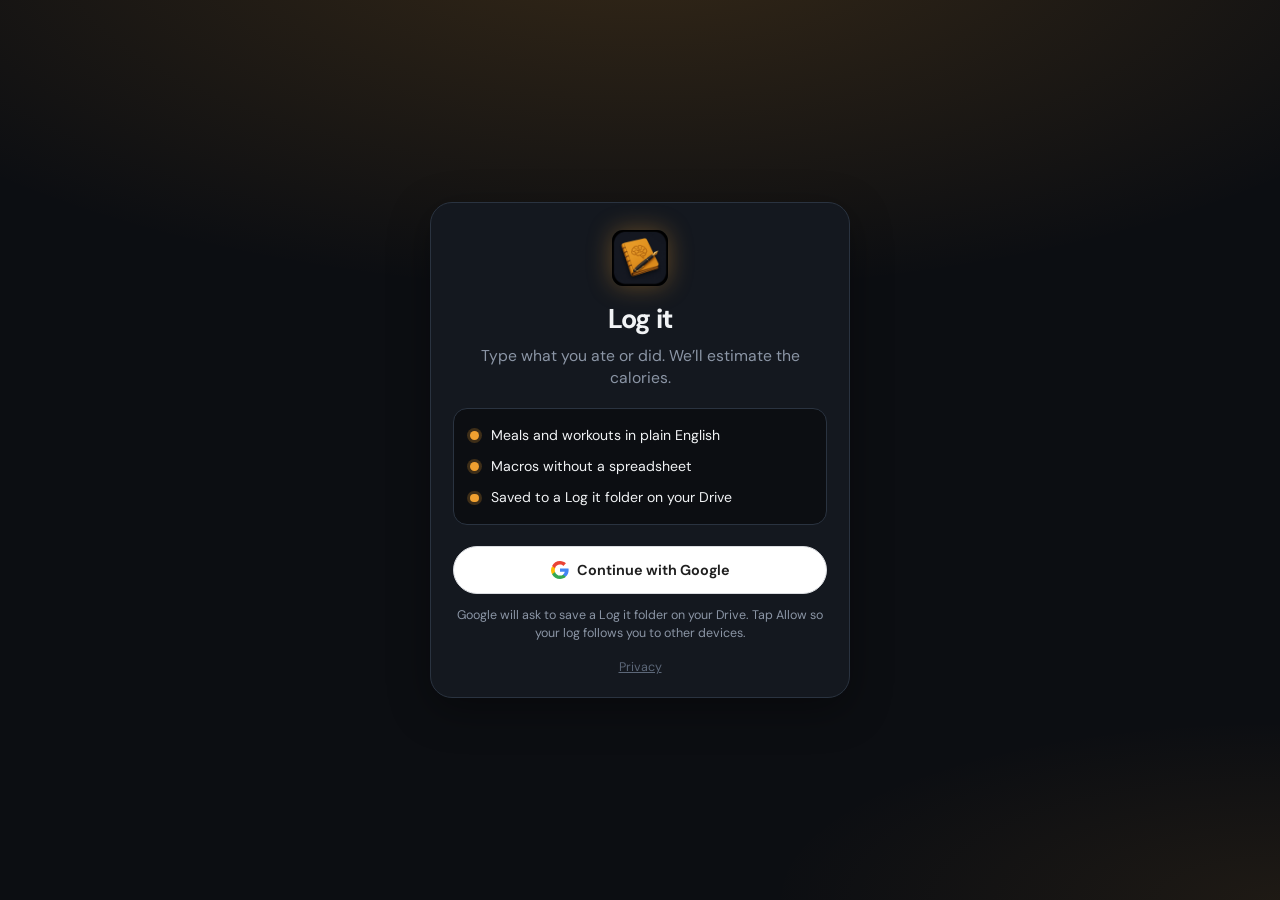
==== commit b0bd5788: "Bust Pages cache for the move-toast copy change. Co-authored-by: bs-hub40 <bs-hub40@users.noreply.gi" ====
--- a/index.html
+++ b/index.html
@@ -19,7 +19,7 @@
       href="https://fonts.googleapis.com/css2?family=DM+Sans:ital,opsz,wght@0,9..40,400;0,9..40,500;0,9..40,600;0,9..40,700;1,9..40,400&family=JetBrains+Mono:wght@500;600&display=swap"
       rel="stylesheet"
     />
-    <link rel="stylesheet" href="css/styles.css?v=20260910-date" />
+    <link rel="stylesheet" href="css/styles.css?v=20260910-move" />
   </head>
   <body>
     <div id="auth-screen" class="auth-screen">
@@ -596,12 +596,12 @@
       } catch (e) {}
     </script>
 
-    <script src="js/config.js?v=20260910-date"></script>
-    <script src="js/storage.js?v=20260910-date"></script>
-    <script src="js/providers.js?v=20260910-date"></script>
-    <script src="js/auth.js?v=20260910-date"></script>
-    <script src="js/google.js?v=20260910-date"></script>
-    <script src="js/grok.js?v=20260910-date"></script>
-    <script src="js/app.js?v=20260910-date"></script>
+    <script src="js/config.js?v=20260910-move"></script>
+    <script src="js/storage.js?v=20260910-move"></script>
+    <script src="js/providers.js?v=20260910-move"></script>
+    <script src="js/auth.js?v=20260910-move"></script>
+    <script src="js/google.js?v=20260910-move"></script>
+    <script src="js/grok.js?v=20260910-move"></script>
+    <script src="js/app.js?v=20260910-move"></script>
   </body>
 </html>
